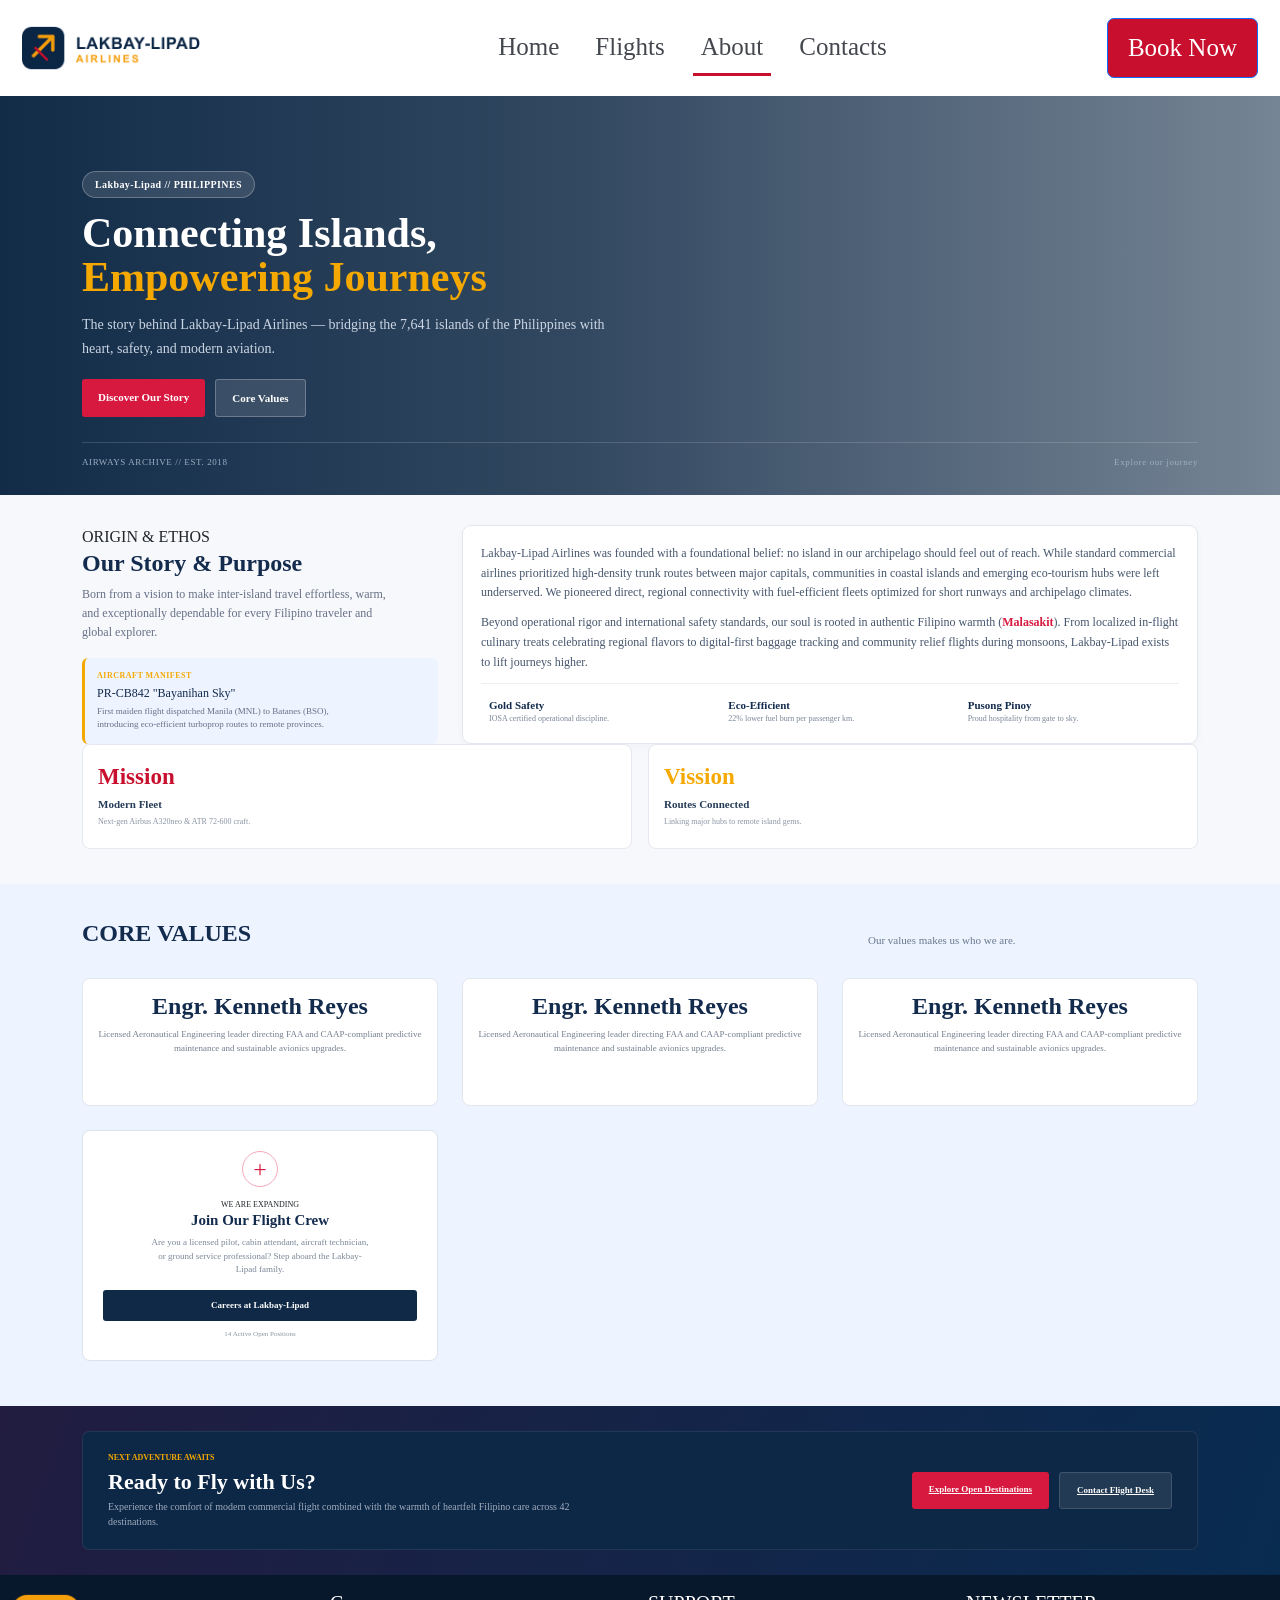
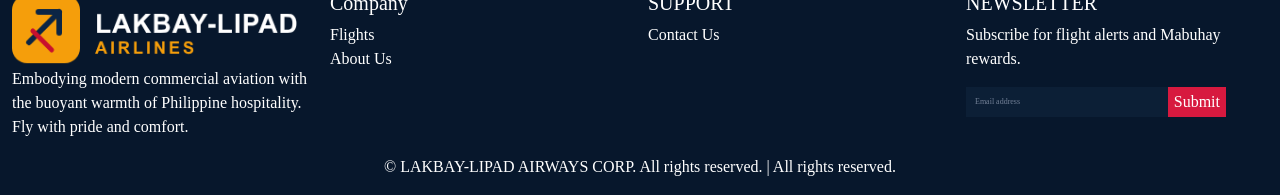
==== About.html @ 514e3f29 "Added capstone 1" ====
<!DOCTYPE html>
<html lang="en">
<head>
    <meta charset="UTF-8">
    <meta name="viewport" content="width=device-width, initial-scale=1.0">
    <title>Document</title>
    
    <!-- External CSS -->
    <link rel="stylesheet" href="./index.css">
    <!-- Bootstrap Css -->
    <link href="https://cdn.jsdelivr.net/npm/bootstrap@5.0.2/dist/css/bootstrap.min.css" rel="stylesheet" integrity="sha384-EVSTQN3/azprG1Anm3QDgpJLIm9Nao0Yz1ztcQTwFspd3yD65VohhpuuCOmLASjC" crossorigin="anonymous">
</head>
<body>
    <nav class="navbar navbar-expand-lg navbar-light bg-white">
        <div class="container-fluid">
            
            <!-- Logo -->
            <a id="navlogo" class="navbar-brand" href="./index.html">
                <img 
                src="./images/lakbaylipadlogo.png" 
                alt="Lakbay-Lipad Airlines"
                height="100%">
            </a>
            
            <!-- Hamburger -->
            <button id="Hamburger" 
            class="navbar-toggler" 
            type="button"
            data-bs-toggle="collapse"
            data-bs-target="#navbarNavAltMarkup"
            aria-controls="navbarNavAltMarkup"
            aria-expanded="false"
            aria-label="Toggle navigation">
            
            <span class="navbar-toggler-icon"></span>
        </button>
        
        <!-- Collapsible content -->
        <div class="collapse navbar-collapse" id="navbarNavAltMarkup">
            
            <!-- Navigation -->
            <div class="navbar-nav mx-auto text-center">
                <a class="nav-link" href="./index.html">Home</a>
                <a class="nav-link" href="./Flights.html">Flights</a>
                <a class="nav-link  active" href="./About.html">About</a>
                <a class="nav-link" href="./Contact.html">Contacts</a>
            </div>
            
            <!-- Book button -->
            <div class="text-center">
                <a id="book" class="btn btn-primary" href="./Flights.html">
                    Book Now
                </a>
            </div>
            
        </div>
        
    </div>
</nav>
    <!-- Body start -->
    <!-- =========================
         HERO SECTION
    ========================== -->

    <section class="about-hero">

        <div class="hero-overlay"></div>

        <div class="container hero-content">

            <div class="hero-badge">
                <i class="bi bi-airplane-fill"></i>
                Lakbay-Lipad // PHILIPPINES
            </div>

            <h1>
                Connecting Islands,
                <br>
                <span>Empowering Journeys</span>
            </h1>

            <p>
                The story behind Lakbay-Lipad Airlines — bridging the
                7,641 islands of the Philippines with heart, safety,
                and modern aviation.
            </p>

            <div class="hero-buttons">

                <a href="#story" class="btn-primary-custom">
                    Discover Our Story
                    <i class="bi bi-arrow-down"></i>
                </a>

                <a href="#core-values" class="btn-secondary-custom">
                    Core Values
                    <i class="bi bi-people"></i>
                </a>

            </div>

            <div class="hero-bottom">

                <span>
                    <i class="bi bi-record-fill"></i>
                    AIRWAYS ARCHIVE // EST. 2018
                </span>

                <span>
                    Explore our journey
                    <i class="bi bi-arrow-down"></i>
                </span>

            </div>

        </div>

    </section>


    <!-- =========================
         STORY SECTION
    ========================== -->

    <section id="story" class="story-section">

        <div class="container">

            <div class="row g-4 align-items-stretch">

                <!-- LEFT -->

                <div class="col-lg-4">

                    <div class="section-label">
                        <i class="bi bi-compass-fill"></i>
                        ORIGIN & ETHOS
                    </div>

                    <h2>
                        Our Story & Purpose
                    </h2>

                    <p class="section-description">
                        Born from a vision to make inter-island travel
                        effortless, warm, and exceptionally dependable
                        for every Filipino traveler and global explorer.
                    </p>


                    <div class="aircraft-card">

                        <div class="aircraft-label">
                            AIRCRAFT MANIFEST
                        </div>

                        <h5>
                            PR-CB842 "Bayanihan Sky"
                        </h5>

                        <p>
                            First maiden flight dispatched Manila (MNL)
                            to Batanes (BSO), introducing eco-efficient
                            turboprop routes to remote provinces.
                        </p>

                        <i class="bi bi-airplane-fill aircraft-icon"></i>

                    </div>

                </div>


                <!-- RIGHT -->

                <div class="col-lg-8">

                    <div class="story-card">

                        <p>
                            Lakbay-Lipad Airlines was founded with a
                            foundational belief: no island in our
                            archipelago should feel out of reach.
                            While standard commercial airlines prioritized
                            high-density trunk routes between major
                            capitals, communities in coastal islands and
                            emerging eco-tourism hubs were left underserved.
                            We pioneered direct, regional connectivity with
                            fuel-efficient fleets optimized for short
                            runways and archipelago climates.
                        </p>

                        <p>
                            Beyond operational rigor and international
                            safety standards, our soul is rooted in
                            authentic Filipino warmth
                            (<span>Malasakit</span>).
                            From localized in-flight culinary treats
                            celebrating regional flavors to digital-first
                            baggage tracking and community relief flights
                            during monsoons, Lakbay-Lipad exists to lift
                            journeys higher.
                        </p>


                        <div class="story-features">

                            <div>
                                <i class="bi bi-shield-check"></i>

                                <div>
                                    <strong>Gold Safety</strong>
                                    <small>
                                        IOSA certified operational discipline.
                                    </small>
                                </div>

                            </div>


                            <div>
                                <i class="bi bi-leaf"></i>

                                <div>
                                    <strong>Eco-Efficient</strong>
                                    <small>
                                        22% lower fuel burn per passenger km.
                                    </small>
                                </div>

                            </div>


                            <div>
                                <i class="bi bi-heart-fill"></i>

                                <div>
                                    <strong>Pusong Pinoy</strong>
                                    <small>
                                        Proud hospitality from gate to sky.
                                    </small>
                                </div>

                            </div>

                        </div>

                    </div>

                </div>

            </div>


            <!-- STATISTICS -->

            <div class="row g-3 stats-row">

                <div class="col-6">

                    <div class="stat-card">

                        <div class="Mission">
                            Mission
                        </div>

                        <div class="stat-title">
                            Modern Fleet
                        </div>

                        <p>
                            Next-gen Airbus A320neo &
                            ATR 72-600 craft.
                        </p>

                        <i class="bi bi-airplane stat-icon"></i>

                    </div>

                </div>


                <div class="col-6">

                    <div class="stat-card">

                        <div class="Vission">
                            Vission
                        </div>

                        <div class="stat-title">
                            Routes Connected
                        </div>

                        <p>
                            Linking major hubs to
                            remote island gems.
                        </p>

                        <i class="bi bi-diagram-3 stat-icon"></i>

                    </div>

                </div>

            </div>

        </div>

    </section>


    <!-- =========================
         CREW SECTION
    ========================== -->

    <section id="core-values" class="crew-section">

        <div class="container">

            <div class="row align-items-end mb-4">

                <div class="col-lg-6">

                    <h2>
                        CORE VALUES
                    </h2>

                </div>

                <div class="col-lg-6">

                    <p class="crew-intro">
                        Our values makes us who we are.
                    </p>

                </div>

            </div>


            <div class="row g-4 text-center">

                <!-- CREW 1 -->

                <div class="col-md-6 col-lg-4">

                    <div class="core-card">
                        <div class="crew-info">

                            <h2>
                                Engr. Kenneth Reyes
                            </h2>
                            <p>
                                Licensed Aeronautical Engineering
                                leader directing FAA and CAAP-compliant
                                predictive maintenance and sustainable
                                avionics upgrades.
                            </p>
                        </div>

                    </div>
                </div>


                <!-- CREW 2 -->

                <div class="col-md-6 col-lg-4">

                    <div class="core-card">
                        <div class="crew-info">

                            <h2>
                                Engr. Kenneth Reyes
                            </h2>
                            <p>
                                Licensed Aeronautical Engineering
                                leader directing FAA and CAAP-compliant
                                predictive maintenance and sustainable
                                avionics upgrades.
                            </p>
                        </div>

                    </div>

                </div>



                <div class="col-md-6 col-lg-4">

                    <div class="core-card">
                        <div class="crew-info">

                            <h2>
                                Engr. Kenneth Reyes
                            </h2>
                            <p>
                                Licensed Aeronautical Engineering
                                leader directing FAA and CAAP-compliant
                                predictive maintenance and sustainable
                                avionics upgrades.
                            </p>
                        </div>

                    </div>

                </div>

                <!-- JOIN US -->

                <div class="col-md-6 col-lg-4">

                    <div class="join-card">

                        <div class="join-icon">
                            +
                        </div>

                        <div class="section-label justify-content-center">
                            WE ARE EXPANDING
                        </div>

                        <h3>
                            Join Our Flight Crew
                        </h3>

                        <p>
                            Are you a licensed pilot, cabin attendant,
                            aircraft technician, or ground service
                            professional? Step aboard the Lakbay-Lipad family.
                        </p>

                        <a href="./Contact.html" class="join-btn">
                            Careers at Lakbay-Lipad
                            <i class="bi bi-arrow-right"></i>
                        </a>

                        <small>
                            14 Active Open Positions
                        </small>

                    </div>

                </div>

            </div>

        </div>

    </section>


    <!---------------------------------------CTA--------------------------------------->

    <section class="cta-section">

        <div class="container">

            <div class="cta-box">

                <div>

                    <div class="cta-label">
                        <i class="bi bi-map"></i>
                        NEXT ADVENTURE AWAITS
                    </div>

                    <h2>
                        Ready to Fly with Us?
                    </h2>

                    <p>
                        Experience the comfort of modern commercial
                        flight combined with the warmth of heartfelt
                        Filipino care across 42 destinations.
                    </p>

                </div>


                <div class="cta-buttons">

                    <a href="./Flights.html" class="cta-primary">
                        Explore Open Destinations
                        <i class="bi bi-send-fill"></i>
                    </a>

                    <a href="./Contact.html" class="cta-secondary">
                        Contact Flight Desk
                    </a>

                </div>

            </div>

        </div>

    </section>




    <!-- body end -->
    <!--Footer Start-->
        
        <footer id="footer" class="text-white d-flex justify-content-center d-grid gap-2 py-3">
            <div class="container-fluid">
                <div class="row g-3">
                    <!-- logo -->
                    <div class="col-lg-3">
                        <img src="./images/lakbay-lipadlogo.png" alt="" class="img-fluid">
                        <p>Embodying modern commercial aviation with
                            the buoyant warmth of Philippine hospitality.
                            Fly with pride and comfort.
                        </p>
                    </div>
                    <!-- company -->
                    <div class="col-lg-3">
                        <h5>
                            Company
                        </h5>
                        <div><a href="./Flights.html">Flights</a></div>
                        <div><a href="./About.html">About Us</a></div>
                    </div>
                    <!-- company -->
                    <div class="col-lg-3">
                        <h5>
                            SUPPORT
                        </h5>
                        <a href="./Contact.html">Contact Us</a>
                    </div>
                    <!-- company -->
                    <div class="col-lg-3">
                        <h5>
                            NEWSLETTER
                        </h5>
                        <p>
                            Subscribe for flight alerts and
                            Mabuhay rewards.
                        </p>
                        
                        <div class="newsletter">
                            
                            <input
                            type="email"
                            placeholder="Email address">
                            
                            <button>
                                Submit
                            </button>
                        </div>
                        
                    </div>
                </div>
                <div class="row">
                    <span>&copy;  LAKBAY-LIPAD AIRWAYS CORP. All rights reserved.
                        |
                        All rights reserved.
                    </span>
                </div>
                
            </footer>
        <!-- Bootstrap JS -->
        <script src="https://cdn.jsdelivr.net/npm/bootstrap@5.0.2/dist/js/bootstrap.bundle.min.js" integrity="sha384-MrcW6ZMFYlzcLA8Nl+NtUVF0sA7MsXsP1UyJoMp4YLEuNSfAP+JcXn/tWtIaxVXM" crossorigin="anonymous"></script>
    </body>
    </html>
---- index.css ----
* {
    box-sizing: border-box;
    font-family: "Montserat";
}
/* Navbar and footer */
nav a{
    font-family: "Newsreader", serif !important;
    font-style: medium !important;
    font-weight: 500 !important;
    font-size: 25px !important;
    line-height: 100%;
    text-align: center;
    margin: 10px;
    color: #44474E !important;
    text-decoration: underline;
    text-decoration: #07172C !important;
}
.navbar-nav a {
  float: left;
  display: block;
  color: #f2f2f2;
  text-align: center;
  padding: 14px 16px;
  text-decoration: none;
  font-size: 17px;
  border-bottom: 3px solid transparent;
}
.navbar-nav a:hover {
  border-bottom: 3px solid #C8102E;
}
.navbar-nav a.active {
  border-bottom: 3px solid #C8102E;
}
#navlogo{
    height: 60px;
}
#footer{
    font-family: "Newsreader", serif;
    background-color: #07172C;
}
#footer span{
    font-family: "Newsreader", serif;
    text-align: center;
}
#footer a{
    font-family: "Newsreader", serif;
    text-decoration: none;
    color: white;
}
nav #book{
    font-family: 'Montserrat' !important;
    color: white !important;
    background-color: #C8102E;
    border-radius: 7px;
    padding: 10px 20px;
    font-size: 18px;
}
nav #Hamburger{
    border-color: black;
}
.newsletter {
    display: flex;

    max-width: 260px;
}

.newsletter input {
    flex: 1;

    border: 0;
    outline: none;

    background: #0c1f36;

    color: white;

    padding: 9px;

    font-size: 8px;
}

.newsletter input::placeholder {
    color: #738197;
}

.newsletter button {

    border: 0;

    background: #d7193f;

    color: white;
}
/*-------------------------------------- Navbar and Footer end -------------------------------------------*/

/*----------------------------------- index.html page-----------------------------------------------------*/

#landing {
    align-content: center;
    height: 80vh;
    background: linear-gradient(
        rgba(0, 34, 65, 0.61),
        rgba(0, 34, 65, 0.61)
    ),
    
        url("./images/planeinclouds.jpg");
        background-repeat: no-repeat;
        background-size: cover;
}
#landing h1,p{
    font-family: 'Montserrat' !important;
}

#landing a{
    font-family: "Newsreader", serif;
    margin: 10% 5%;
    font-size: 25px;
    border-radius: 10px;
    background-color: #C8102E;
    text-decoration: none;

}

.featured-section {
    font-family: "Newsreader", serif;
    width: 100%;
    padding: 0 5px;
}

.featured-cards {
    display: flex;
    justify-content: center;
    align-items: stretch;
    gap: 5px;
    padding: 40px 5px;
}

.featured-card {
    width: 20rem;
    height: 35rem;
}

/* Tablet and desktop */
@media (min-width: 768px) {

    .featured-cards {
        gap: 5px;
    }

    .featured-card {
        flex: 0 0 20rem;
    }

}

/* Mobile */
@media (max-width: 767px) {

    .featured-cards {
        flex-direction: column;
        align-items: center;
        gap: 15px;
    }

    .featured-card {
        width: 20rem;
        max-width: 100%;
    }

}

/* ---------------------------------------------------index.html end-------------------------------------- */

/* -----------------------------------------Flight.html start------------------------------ */
/*-------------------------------------SEARCH SUMMARY-------------------------------------*/

.search-summary {
    background: #eef2f7;

    min-height: 58px;

    padding: 10px 25px;

    display: flex;
    align-items: center;

    gap: 15px;
}

.search-item {
    background: white;

    border: 1px solid #e0e5ec;

    border-radius: 4px;

    padding: 9px 13px;

    display: flex;
    align-items: center;

    gap: 8px;

    font-size: 12px;

    box-shadow: 0 1px 2px rgba(0,0,0,.03);
}

.search-item i:first-child {
    color: #d7193f;
}

.search-item span {
    color: #667085;
}

.modify-search {
    margin-left: auto;

    border: 0;

    background: #dfe7f2;

    color: #183555;

    padding: 9px 14px;

    border-radius: 4px;

    font-size: 11px;

    font-weight: 600;
}


/* -------------------------------------FLIGHT PAGE------------------------------------- */

.flight-page {
    padding: 35px 0 55px;
}


/* -------------------------------------FILTER-------------------------------------*/

.filter-title {
    background: white;

    border: 1px solid #e2e7ee;

    padding: 15px;

    display: flex;
    justify-content: space-between;

    border-radius: 4px;

    margin-bottom: 12px;
}

.filter-title a {
    color: #d7193f;
    font-size: 11px;
}

.filter-card {
    background: white;

    border: 1px solid #e2e7ee;

    border-radius: 4px;

    padding: 20px;

    margin-bottom: 14px;
}

.filter-card h5 {
    font-size: 14px;
    margin-bottom: 15px;
}

.filter-heading {
    display: flex;
    justify-content: space-between;
}

.filter-heading span {
    background: #102d52;
    color: white;

    padding: 5px 8px;

    border-radius: 4px;

    font-size: 10px;
}

.filter-subtitle {
    color: #778397;
    font-size: 11px;
}

.filter-check {
    display: flex;

    align-items: center;

    gap: 8px;

    margin: 14px 0;

    font-size: 12px;
}

.filter-check input {
    accent-color: #d7193f;
}

.filter-check span {
    flex: 1;
}

.filter-check small {
    background: #e8edf4;
    padding: 3px 6px;
    border-radius: 4px;
}

.filter-check .priority {
    color: #d7193f;
    background: #fff0f3;
}

.time-check span {
    display: flex;
    flex-direction: column;
}

.time-check span small {
    background: none;
    padding: 0;
    color: #78869a;
}

.time-check > i {
    color: #f5a900;
}

.miles-card {
    background: #0b2b50;

    color: white;

    padding: 20px;

    min-height: 125px;

    border-radius: 4px;
}

.miles-card small {
    color: #f5a900;
    font-weight: bold;
    font-size: 10px;
}

.miles-card h5 {
    font-size: 14px;
    margin-top: 12px;
}

.miles-card p {
    color: #aebdce;
    font-size: 10px;
    line-height: 1.5;
}


/* -------------------------------------RESULTS HEADER-------------------------------------*/

.results-header {
    background: white;

    border: 1px solid #e2e7ee;

    padding: 15px;

    margin-bottom: 15px;

    display: flex;

    justify-content: space-between;

    align-items: center;
}

.results-header h4 {
    font-size: 16px;
    margin: 0;
}

.results-header p {
    color: #778397;
    font-size: 11px;
    margin: 4px 0 0;
}

/* -------------------------------------FLIGHT CARD-------------------------------------*/

.flight-card {
    background: white;

    border: 1px solid #dfe5ed;

    border-radius: 4px;

    overflow: hidden;
}

.flight-card-header {
    background: #edf2f7;

    padding: 7px 13px;

    display: flex;

    align-items: center;

    gap: 5px;

    font-size: 11px;
}

.flight-card:first-child .flight-card-header {
    background: #0b2b50;
    color: white;
}

.flight-card-header span {
    color: #63748b;
}

.flight-card:first-child .flight-card-header span {
    color: #b9c7d8;
}

.flight-card-header b {
    margin-left: auto;

    background: #f5a900;

    color: #102d52;

    padding: 4px 7px;

    border-radius: 3px;

    font-size: 9px;
}

.flight-card-header .on-time {
    background: white;
    color: #183555;
}

.flight-card-header .standard {
    background: white;
    color: #183555;
}

.flight-card-header .lowest {
    background: #fff2cf;
    color: #885800;
}


/* -------------------------------------ROUTE-------------------------------------*/

.flight-route {
    padding: 20px;

    display: flex;

    align-items: center;

    justify-content: space-between;
}

.airport strong {
    font-size: 28px;
    font-weight: 400;
}

.airport h4 {
    font-size: 26px;
    font-weight: 800;

    margin: 0;
}

.airport small {
    color: #778397;
    font-size: 10px;
}

.route-line {
    flex: 1;

    margin: 0 15px;

    text-align: center;

    position: relative;
}

.route-line::before {
    content: "";

    height: 1px;

    background: #bdc8d6;

    position: absolute;

    top: 25px;

    left: 0;
    right: 0;
}

.route-line span {
    font-size: 10px;

    color: #52647b;

    background: white;

    position: relative;

    padding: 0 5px;
}

.route-line i {
    position: relative;

    display: block;

    color: #102d52;

    margin: 3px 0;

    transform: rotate(90deg);
}

.route-line small {
    color: #d7193f;
    font-size: 9px;
}


/* -------------------------------------FLIGHT FEATURES-------------------------------------*/

.flight-features {
    display: flex;

    gap: 15px;

    padding: 0 20px 15px;

    color: #68778c;

    font-size: 10px;
}


/* -------------------------------------FLIGHT PRICE-------------------------------------*/

.starting-price {
    background: #edf2f7;

    padding: 14px;

    display: flex;

    justify-content: space-between;

    align-items: center;
}

.starting-price small {
    display: block;

    color: #607086;

    font-size: 9px;
}

.starting-price strong {
    font-size: 26px;
}

.starting-price span {
    color: #65748a;
    font-size: 10px;
}

.select-flight {
    background: #d7193f;

    color: white;

    padding: 10px 20px;

    border-radius: 4px;

    font-size: 11px;

    font-weight: bold;
    text-decoration: none;
}

.select-flight:hover {
    background: #b91235;
    color: white;
}


/* -------------------------------------LOAD MORE-------------------------------------*/

.load-more {
    text-align: center;
    margin-top: 25px;
}

.load-more button {
    background: white;

    border: 1px solid #dce2ea;

    padding: 12px 30px;

    border-radius: 4px;

    color: #173555;

    font-size: 11px;
}


/* -------------------------------------TRANSFER-------------------------------------*/

.transfer-section {
    background: white;

    padding: 35px 0;
}

.transfer-content {
    display: flex;

    justify-content: space-between;

    align-items: center;
}

.transfer-content > div:first-child {
    max-width: 75%;
}

.transfer-content small {
    color: #d7193f;

    font-size: 10px;

    font-weight: bold;
}

.transfer-content h2 {
    font-size: 25px;

    margin: 10px 0 5px;
}

.transfer-content p {
    color: #718096;

    font-size: 12px;

    max-width: 700px;
}

.speedboat {
    background: #f1f5f9;

    padding: 14px;

    display: flex;

    gap: 12px;

    align-items: center;
}

.speedboat > i {
    background: #f5a900;

    color: white;

    padding: 12px;

    font-size: 20px;
}

.speedboat strong {
    display: block;

    font-size: 13px;
}

.speedboat small {
    display: block;

    color: #718096;
}


/* -----------------------------------------Flight.html end------------------------------ */
.about-hero {
    min-height: 355px;
    position: relative;

    background-image:
        url("./images/hero-airplane.jpg");

    background-size: cover;
    background-position: center;

    color: white;
    overflow: hidden;
}

.hero-overlay {
    position: absolute;
    inset: 0;

    background:
        linear-gradient(
            90deg,
            rgba(5, 32, 62, .95) 0%,
            rgba(5, 32, 62, .82) 45%,
            rgba(5, 32, 62, .55) 100%
        );
}

.hero-content {
    position: relative;
    z-index: 2;
    padding-top: 75px;
    padding-bottom: 25px;
}

.hero-badge {
    display: inline-block;

    background: rgba(255, 255, 255, .12);
    border: 1px solid rgba(255, 255, 255, .25);

    padding: 5px 12px;
    border-radius: 20px;

    font-size: 10px;
    font-weight: 600;
    letter-spacing: .4px;

    margin-bottom: 13px;
}

.hero-badge i {
    color: #f5a900;
}

.hero-content h1 {
    font-size: 42px;
    line-height: 1.05;
    font-weight: 800;

    margin-bottom: 14px;
}

.hero-content h1 span {
    color: #f5a900;
}

.hero-content > p {
    max-width: 530px;

    color: #cbd6e4;

    font-size: 14px;
    line-height: 1.7;

    margin-bottom: 18px;
}

.hero-buttons {
    display: flex;
    gap: 10px;
}

.btn-primary-custom,
.btn-secondary-custom {
    padding: 10px 16px;
    border-radius: 3px;

    font-size: 11px;
    font-weight: 600;
}

.btn-primary-custom {
    background: #d7193f;
    color: white;
    text-decoration: none;
}

.btn-primary-custom:hover {
    background: #b91235;
    color: white;
}

.btn-secondary-custom {
    background: rgba(255, 255, 255, .12);
    border: 1px solid rgba(255, 255, 255, .25);
    color: white;
    text-decoration: none;
}

.btn-secondary-custom:hover {
    background: white;
    color: #102947;
}

.hero-bottom {
    display: flex;
    justify-content: space-between;
    align-items: center;

    border-top: 1px solid rgba(255, 255, 255, .15);

    margin-top: 25px;
    padding-top: 13px;

    color: #9eafc3;

    font-size: 9px;
    letter-spacing: .6px;
}

.hero-bottom i {
    color: #f5a900;
}


/* ------------------------------------STORY--------------------------------------------------*/

.story-section {
    background: #f7f8fc;
    padding: 30px 0 35px;
}


.story-section h2,
.crew-section h2 {
    font-size: 24px;
    font-weight: 800;
    color: #132b4d;

    margin-bottom: 7px;
}

.section-description {
    color: #667085;
    font-size: 12px;
    line-height: 1.6;

    max-width: 310px;
}


/*-------------------------------AIRCRAFT MANIFEST-----------------------------------------------*/

.aircraft-card {
    background: #edf3ff;

    border-left: 3px solid #f5a900;

    border-radius: 6px;

    padding: 12px;

    position: relative;

    margin-top: 15px;

    overflow: hidden;
}

.aircraft-label {
    color: #f5a900;

    font-size: 8px;
    font-weight: 700;

    letter-spacing: .5px;
}

.aircraft-card h5 {
    font-size: 12px;
    color: #132b4d;

    margin: 4px 0;
}

.aircraft-card p {
    font-size: 9px;
    line-height: 1.5;

    color: #667085;

    margin: 0;

    max-width: 240px;
}

.aircraft-icon {
    position: absolute;
    right: 12px;
    top: 12px;

    color: #f5a900;
}


/*------------------------------------STORY CARD----------------------------------------------- */

.story-card {
    background: white;

    border: 1px solid #e2e6ed;
    border-radius: 9px;

    padding: 18px;

    height: 100%;

    box-shadow: 0 3px 10px rgba(20, 40, 70, .03);
}

.story-card p {
    color: #46566d;

    font-size: 12px;
    line-height: 1.65;

    margin-bottom: 10px;
}

.story-card p span {
    color: #d7193f;
    font-weight: 600;
}

.story-features {
    display: flex;
    gap: 20px;

    border-top: 1px solid #eeeeee;

    padding-top: 13px;
    margin-top: 10px;
}

.story-features > div {
    flex: 1;

    display: flex;
    align-items: flex-start;
    gap: 8px;
}

.story-features i {
    font-size: 15px;
    color: #f5a900;
}

.story-features > div:nth-child(2) i {
    color: #607d9d;
}

.story-features > div:nth-child(3) i {
    color: #d7193f;
}

.story-features strong {
    display: block;

    font-size: 11px;
    color: #132b4d;
}

.story-features small {
    display: block;

    font-size: 8px;
    line-height: 1.4;

    color: #7a8697;
}


/*
   STATISTICS */

.stats-row {
    margin-top: 20px;
}

.stat-card {
    background: white;

    border: 1px solid #e5e8ee;
    border-radius: 8px;

    padding: 15px;

    min-height: 105px;

    position: relative;
}

.Mission {
    font-size: 23px;
    font-weight: 800;

    color: #C8102E;
}

.Vission {
    font-size: 23px;
    font-weight: 800;

    color: #f5a900;
}
.stat-title {
    font-size: 11px;
    font-weight: 700;

    color: #263c58;

    margin-top: 2px;
}

.stat-card p {
    color: #8a94a4;

    font-size: 8px;
    line-height: 1.4;

    max-width: 170px;

    margin: 3px 0 0;
}

.stat-icon {
    position: absolute;

    right: 15px;
    top: 18px;

    color: #f5a900;
}


/* -------------------------------------CREW SECTION-------------------------------------*/

.crew-section {
    background: #edf3ff;

    padding: 35px 0 45px;
}

.crew-intro {
    color: #69788c;

    font-size: 11px;
    line-height: 1.6;

    max-width: 330px;

    margin-left: auto;
    margin-bottom: 5px;
}


/* -------------------------------------CREW CARDS-------------------------------------*/

.core-card {
    background: white;

    border-radius: 8px;

    overflow: hidden;

    border: 1px solid #e2e6ed;

    height: 100%;
}

.crew-image {
    height: 180px;

    position: relative;

    overflow: hidden;
}

.crew-image img {
    width: 100%;
    height: 100%;

    object-fit: cover;

    display: block;
}

.crew-image span {
    position: absolute;

    top: 8px;
    right: 8px;

    background: #102947;
    color: white;

    padding: 4px 7px;

    font-size: 7px;
    font-weight: 700;

    border-radius: 2px;
}

.crew-info {
    padding: 13px;
}

.crew-info h4 {
    color: #163355;

    font-size: 13px;
    font-weight: 800;

    margin-bottom: 2px;
}

.crew-info h6 {
    color: #d7193f;

    font-size: 9px;
    font-weight: 600;

    margin-bottom: 8px;
}

.crew-info p {
    color: #737e8e;

    font-size: 9px;
    line-height: 1.55;

    min-height: 54px;

    margin-bottom: 10px;
}

.crew-info small {
    display: block;

    border-top: 1px solid #eeeeee;

    padding-top: 8px;

    color: #596577;

    font-size: 7px;
    font-weight: 600;
}


/* -------------------------------------JOIN CARD-------------------------------------*/

.join-card {
    height: 100%;

    background: white;

    border: 1px solid #dce2eb;
    border-radius: 8px;

    padding: 20px;

    text-align: center;

    display: flex;
    flex-direction: column;
    justify-content: center;
    align-items: center;
}

.join-icon {
    width: 36px;
    height: 36px;

    border-radius: 50%;

    display: flex;
    align-items: center;
    justify-content: center;

    border: 1px solid #f2a9b9;

    color: #d7193f;

    font-size: 24px;

    margin-bottom: 12px;
}

.join-card .section-label {
    font-size: 8px;
}

.join-card h3 {
    color: #132b4d;

    font-size: 15px;
    font-weight: 800;

    margin-bottom: 7px;
}

.join-card p {
    color: #7b8797;

    font-size: 9px;
    line-height: 1.5;

    max-width: 220px;

    margin-bottom: 13px;
}

.join-btn {
    width: 100%;

    text-decoration: none;
    background: #102947;
    color: white;

    border-radius: 3px;

    padding: 9px;

    font-size: 9px;
    font-weight: 600;
}

.join-btn:hover {
    background: #173d64;
    color: white;
}

.join-card > small {
    color: #8b95a3;

    font-size: 7px;

    margin-top: 8px;
}


/* -------------------------------------CTA-------------------------------------*/

.cta-section {
    background:
        linear-gradient(
            110deg,
            #211c40,
            #082c50
        );

    padding: 25px 0;
}

.cta-box {
    background: #0d2746;

    border: 1px solid rgba(255, 255, 255, .08);

    border-radius: 7px;

    padding: 20px 25px;

    display: flex;
    align-items: center;
    justify-content: space-between;

    gap: 25px;
}

.cta-label {
    color: #f5a900;

    font-size: 8px;
    font-weight: 700;

    margin-bottom: 5px;
}

.cta-box h2 {
    color: white;

    font-size: 22px;
    font-weight: 800;

    margin-bottom: 4px;
}

.cta-box p {
    color: #9facbd;

    font-size: 10px;

    max-width: 480px;

    margin: 0;
}

.cta-buttons {
    display: flex;
    gap: 10px;

    flex-shrink: 0;
}

.cta-primary,
.cta-secondary {
    padding: 11px 17px;

    border-radius: 3px;

    font-size: 9px;
    font-weight: 600;
}

.cta-primary {
    background: #d7193f;
    color: white;
}

.cta-primary:hover {
    background: #b91235;
    color: white;
}

.cta-secondary {
    background: #233a55;

    border: 1px solid #40546c;

    color: white;
}

.cta-secondary:hover {
    background: white;
    color: #132b4d;
}

/* =====================================================
   FLIGHT DETAILS
===================================================== */

/* =====================================================
   DETAIL HEADER
===================================================== */

.flight-detail-header {
    background: #0b2b50;

    color: white;

    padding: 20px 0;
}

.route-label {
    display: flex;

    gap: 10px;

    align-items: center;

    margin-bottom: 7px;
}

.route-label strong {
    background: #d7193f;

    padding: 5px 9px;

    font-size: 9px;
}

.route-label span {
    font-size: 9px;

    color: #b8c7d8;
}

.flight-detail-header h1 {
    font-size: 25px;

    margin: 0 0 6px;
}

.flight-detail-header h1 span {
    color: #b7c6d7;

    font-weight: 400;
}

.flight-detail-header h1 i {
    color: #f5a900;

    font-size: 20px;
}

.flight-detail-header p {
    color: #bdc9d7;

    font-size: 10px;

    margin: 0;
}

.duration-box {
    background: rgba(255,255,255,.05);

    border: 1px solid rgba(255,255,255,.12);

    border-radius: 8px;

    padding: 10px 15px;

    text-align: right;

    position: relative;
}

.duration-box small {
    display: block;

    font-size: 8px;
}

.duration-box strong {
    font-size: 17px;
}

.duration-box i {
    position: absolute;

    right: 10px;

    top: 18px;

    color: #f5a900;
}


/* =====================================================
   DETAILS PAGE
===================================================== */

.details-page {
    padding: 30px 0;

    background: #f5f7fb;
}

.detail-card {
    background: white;

    border: 1px solid #e0e5ec;

    border-radius: 8px;

    padding: 18px;

    margin-bottom: 18px;

    box-shadow: 0 2px 5px rgba(0,0,0,.03);
}


/* =====================================================
   TABS
===================================================== */

.detail-tabs {
    background: #edf2fc;

    display: flex;

    border-radius: 6px;

    padding: 4px;

    margin-bottom: 18px;
}

.detail-tabs button {
    flex: 1;

    border: 0;

    background: transparent;

    padding: 8px;

    color: #56657a;

    font-size: 10px;
}

.detail-tabs button.active {
    background: white;

    border-radius: 5px;

    color: #102d52;

    font-weight: bold;
}


/* =====================================================
   SCHEDULE
===================================================== */

.schedule {
    background: #f1f5fc;

    border: 1px solid #dfe6f0;

    border-radius: 7px;

    padding: 18px;

    display: flex;

    align-items: center;
}

.schedule-airport {
    width: 30%;
}

.schedule-airport > strong {
    font-size: 24px;
}

.schedule-airport h4 {
    font-size: 12px;

    margin: 0;
}

.schedule-airport small {
    color: #69778b;

    display: block;

    font-size: 8px;
}

.schedule-airport span {
    background: #e0eafb;

    display: inline-block;

    padding: 5px;

    margin-top: 7px;

    font-size: 7px;
}

.schedule-middle {
    flex: 1;

    text-align: center;
}

.schedule-middle > small {
    color: #07845a;

    font-size: 9px;
}

.schedule-middle > strong {
    display: block;

    font-size: 9px;

    margin-top: 5px;
}

.schedule-middle > small:last-child {
    color: #68778b;

    font-size: 7px;
}

.schedule-line {
    display: flex;

    align-items: center;

    justify-content: center;

    margin: 3px 0;
}

.schedule-line span {
    height: 2px;

    background: #c6cfdb;

    flex: 1;
}

.schedule-line i {
    color: #d7193f;

    padding: 0 10px;
}


/* =====================================================
   SPECS
===================================================== */

.specs {
    display: grid;

    grid-template-columns: repeat(4, 1fr);

    gap: 10px;

    margin-top: 15px;
}

.specs > div {
    background: #f7f8fc;

    border: 1px solid #e3e7ee;

    border-radius: 6px;

    padding: 12px;

    display: flex;

    gap: 8px;
}

.specs i {
    color: #d7193f;
}

.specs span {
    font-size: 8px;

    color: #68778b;
}

.specs strong {
    display: block;

    color: #102d52;

    font-size: 10px;
}


/* =====================================================
   FARE EXPERIENCE
===================================================== */

.section-heading {
    display: flex;

    justify-content: space-between;

    align-items: center;

    margin-bottom: 15px;
}

.section-heading h3 {
    font-size: 16px;

    margin: 0;
}

.section-heading p {
    color: #718096;

    font-size: 9px;

    margin: 3px 0 0;
}

.section-heading > span {
    background: #dce8fa;

    padding: 6px 8px;

    color: #173555;

    font-size: 8px;

    font-weight: bold;
}

.fare-card {
    background: #f5f7fc;

    border: 1px solid transparent;

    border-radius: 7px;

    padding: 14px;

    height: 100%;
}

.fare-card.selected {
    border: 2px solid #d7193f;
}

.fare-top {
    display: flex;

    justify-content: space-between;

    color: #d7193f;
}

.fare-top span {
    background: #dce8fa;

    color: #173555;

    font-size: 7px;

    padding: 4px 6px;

    font-weight: bold;
}

.fare-top .popular {
    background: #f5a900;
}

.fare-top .vip {
    background: #102d52;
    color: white;
}

.fare-card h4 {
    font-size: 13px;

    margin: 10px 0 3px;
}

.fare-card p {
    color: #6e7b8e;

    font-size: 8px;
}

.fare-card ul {
    padding: 0;

    list-style: none;

    font-size: 8px;

    line-height: 1.8;

    min-height: 90px;
}

.fare-card li {
    color: #273b55;
}

.fare-card li.disabled {
    color: #aeb5bf;
}

.fare-bottom {
    border-top: 1px solid #dce1e8;

    padding-top: 8px;

    display: flex;

    justify-content: space-between;
}

.fare-bottom small {
    color: #69778b;

    font-size: 8px;
}

.fare-bottom strong {
    font-size: 11px;
}

.price-red {
    color: #d7193f;
}


/* =====================================================
   SERVICES
===================================================== */

.services-card {
    margin-bottom: 0;
}

.add-ons {
    color: #d7193f !important;

    background: transparent !important;
}

.service-card {
    background: #f5f7fc;

    border: 1px solid #e1e6ee;

    border-radius: 7px;

    overflow: hidden;
}

.service-card > img {
    width: 100%;

    height: 130px;

    object-fit: cover;
}

.service-card > div {
    padding: 12px;
}

.service-card small {
    color: #d7193f;

    font-weight: bold;

    font-size: 8px;
}

.service-card h4 {
    font-size: 12px;

    margin: 5px 0;
}

.service-card p {
    color: #69778b;

    font-size: 8px;

    min-height: 40px;
}

.service-card > div > strong {
    font-size: 12px;
}

.service-card button {
    float: right;

    border: 0;

    background: #dfebfc;

    color: #173555;

    padding: 7px 10px;

    border-radius: 5px;

    font-size: 8px;

    font-weight: bold;
}


/* =====================================================
   FARE SUMMARY
===================================================== */

.fare-summary {
    background: white;

    border: 1px solid #e0e5ec;

    border-radius: 8px;

    padding: 18px;

    box-shadow: 0 4px 12px rgba(0,0,0,.08);

    position: sticky;

    top: 15px;
}

.summary-heading {
    display: flex;

    justify-content: space-between;

    align-items: center;
}

.summary-heading h3 {
    font-size: 16px;
}

.summary-heading h3 i {
    color: #d7193f;
}

.summary-heading span {
    background: #e0eafb;

    padding: 5px;

    font-size: 8px;

    font-weight: bold;
}

.summary-flight {
    background: #f0f4fb;

    border: 1px solid #dde5f0;

    border-radius: 6px;

    padding: 10px;

    position: relative;

    margin: 10px 0 15px;
}

.summary-flight strong {
    display: block;

    font-size: 10px;
}

.summary-flight small {
    color: #66758a;

    font-size: 8px;
}

.summary-flight i {
    position: absolute;

    right: 10px;

    top: 14px;

    color: #d7193f;
}

.summary-lines > div {
    display: flex;

    justify-content: space-between;

    font-size: 9px;

    margin-bottom: 9px;
}

.summary-lines strong {
    color: #173555;
}

.promo {
    margin-top: 15px;
}

.promo label {
    font-size: 8px;

    font-weight: bold;

    display: block;

    margin-bottom: 5px;
}

.promo div {
    display: flex;
}

.promo input {
    flex: 1;

    border: 1px solid #dce3ec;

    padding: 8px;

    font-size: 8px;
}

.promo button {
    background: #102d52;

    color: white;

    border: 0;

    padding: 0 12px;

    font-size: 8px;

    font-weight: bold;
}

.total {
    border-top: 1px solid #e1e5eb;

    margin-top: 15px;

    padding-top: 15px;

    display: flex;

    justify-content: space-between;

    align-items: center;
}

.total span {
    display: block;

    font-size: 11px;

    font-weight: bold;
}

.total small {
    display: block;

    color: #8993a2;

    font-size: 7px;
}

.total > strong {
    font-size: 25px;
}

.total > strong small {
    display: inline;

    font-size: 8px;
}

.continue-btn {
    display: block;

    background: #d7193f;

    color: white;

    text-align: center;

    padding: 12px;

    border-radius: 7px;

    margin-top: 15px;

    font-size: 10px;

    font-weight: bold;
}

.continue-btn:hover {
    color: white;

    background: #b91235;
}

.secure {
    text-align: center;

    color: #7b8797;

    font-size: 7px;

    margin: 12px 0 0;
}


/* =====================================================
   RESPONSIVE
===================================================== */

@media (max-width: 991px) {

    .navbar-nav {
        gap: 0;
    }

    .nav-link {
        padding: 10px !important;
    }

    .nav-actions {
        display: none;
    }

    .search-summary {
        flex-wrap: wrap;
    }

    .modify-search {
        margin-left: 0;
    }

    .fare-summary {
        position: static;
    }

}

.contact-section {
    font-family: "Newsreader", serif;
    width: 100%;
    padding: 0 5px;
}

.contact-cards {
    display: flex;
    justify-content: center;
    align-items: stretch;
    gap: 5px;
    padding: 40px 5px;
}

.contact-card {
    width: 20rem;
}
@media (max-width: 767px) {

    .search-summary {
        padding: 10px;
    }

    .search-item {
        width: 100%;
    }

    .results-header {
        flex-direction: column;

        align-items: flex-start;

        gap: 10px;
    }

    .sort-buttons {
        width: 100%;
    }

    .sort-buttons button {
        flex: 1;
    }

    .flight-route {
        padding: 15px 10px;
    }

    .airport strong {
        font-size: 21px;
    }

    .airport h4 {
        font-size: 20px;
    }

    .route-line {
        margin: 0 5px;
    }

    .flight-features {
        flex-wrap: wrap;
    }

    .transfer-content {
        flex-direction: column;

        align-items: flex-start;

        gap: 20px;
    }

    .transfer-content > div:first-child {
        max-width: 100%;
    }

    .booking-progress {
        overflow-x: auto;
    }

    .progress-step {
        min-width: 160px;
    }

    .flight-detail-header h1 {
        font-size: 21px;
    }

    .duration-box {
        margin-top: 15px;
        text-align: left;
    }

    .schedule {
        flex-direction: column;

        gap: 20px;
    }

    .schedule-airport {
        width: 100%;

        text-align: center !important;
    }

    .schedule-middle {
        width: 100%;
    }

    .specs {
        grid-template-columns: 1fr 1fr;
    }

    .section-heading {
        flex-direction: column;

        align-items: flex-start;

        gap: 10px;
    }

}

#form {
    background: white;

    border: 1px solid #e2e6ed;
    border-radius: 9px;

    padding: 18px;

    height: 100%;

    box-shadow: 0 3px 10px rgba(20, 40, 70, .03);
}
#form #header{
    color:#07172C;
}
.map-container {
    width: 100%;
    height: 400px;
    overflow: hidden;
    border-radius: 8px;
}

.map-container iframe {
    width: 100%;
    height: 100%;
    border: 0;
    display: block;
}
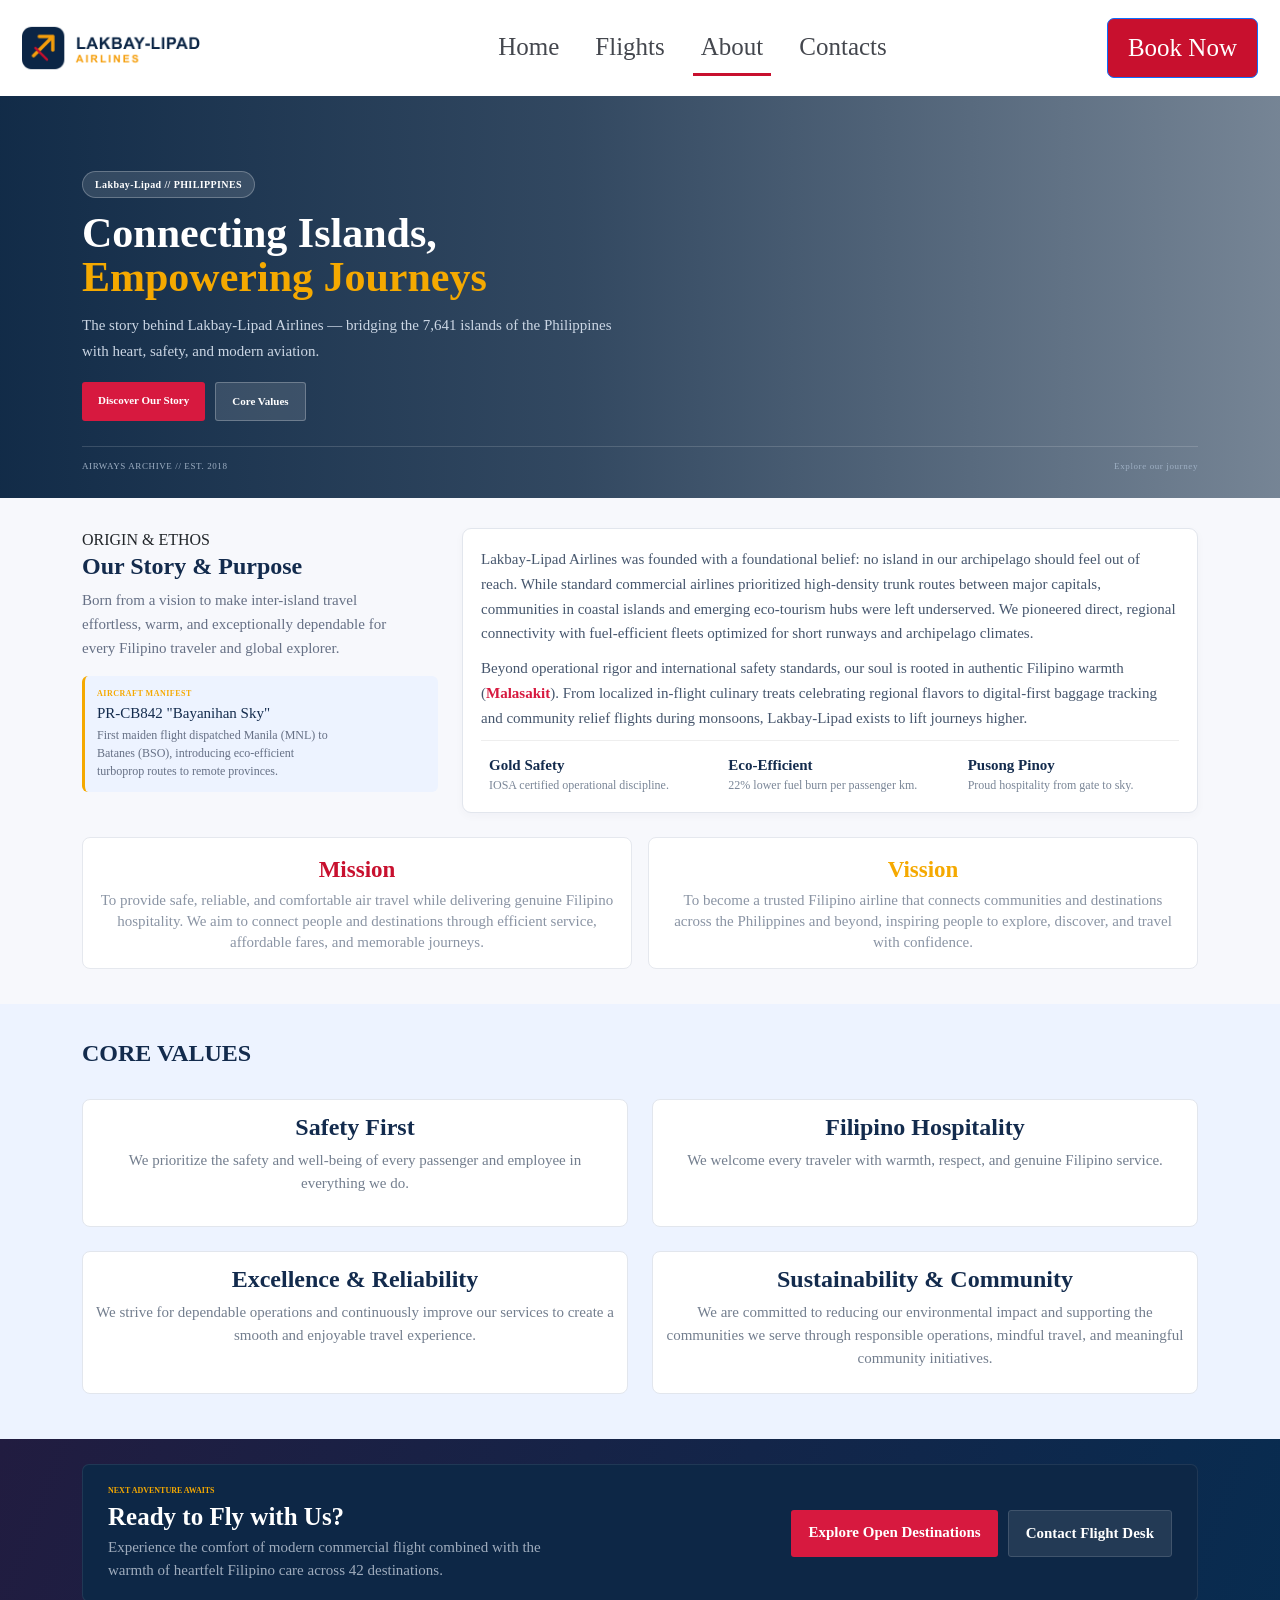
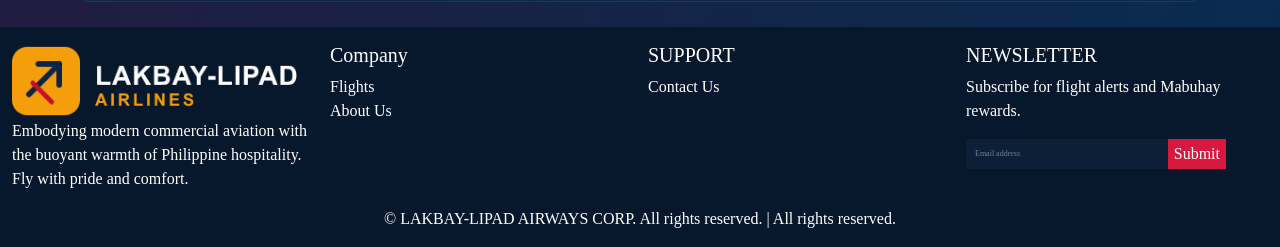
==== commit 3b9fbf4a: "Fixed responsiveness" ====
--- a/About.html
+++ b/About.html
@@ -252,29 +252,21 @@
             </div>
 
 
-            <!-- STATISTICS -->
-
-            <div class="row g-3 stats-row">
+            <!-- Mission vission -->
+
+            <div class="row g-3 stats-row pt-4">
 
                 <div class="col-6">
 
-                    <div class="stat-card">
+                    <div class="stat-card text-center">
 
                         <div class="Mission">
                             Mission
                         </div>
 
-                        <div class="stat-title">
-                            Modern Fleet
-                        </div>
-
                         <p>
-                            Next-gen Airbus A320neo &
-                            ATR 72-600 craft.
+                            To provide safe, reliable, and comfortable air travel while delivering genuine Filipino hospitality. We aim to connect people and destinations through efficient service, affordable fares, and memorable journeys.
                         </p>
-
-                        <i class="bi bi-airplane stat-icon"></i>
-
                     </div>
 
                 </div>
@@ -282,22 +274,17 @@
 
                 <div class="col-6">
 
-                    <div class="stat-card">
+                    <div class="stat-card text-center">
 
                         <div class="Vission">
                             Vission
                         </div>
-
-                        <div class="stat-title">
-                            Routes Connected
-                        </div>
-
-                        <p>
-                            Linking major hubs to
-                            remote island gems.
-                        </p>
-
-                        <i class="bi bi-diagram-3 stat-icon"></i>
+                        <div class="text-center">
+                            <p >
+                                To become a trusted Filipino airline that connects communities and destinations across the Philippines and beyond, inspiring people to explore, discover, and travel with confidence.
+                            </p>
+                        </div>
+
 
                     </div>
 
@@ -311,16 +298,16 @@
 
 
     <!-- =========================
-         CREW SECTION
+         Core values SECTION
     ========================== -->
 
     <section id="core-values" class="crew-section">
 
         <div class="container">
 
-            <div class="row align-items-end mb-4">
-
-                <div class="col-lg-6">
+            <div class="row mb-4">
+
+                <div class="col-6">
 
                     <h2>
                         CORE VALUES
@@ -328,14 +315,6 @@
 
                 </div>
 
-                <div class="col-lg-6">
-
-                    <p class="crew-intro">
-                        Our values makes us who we are.
-                    </p>
-
-                </div>
-
             </div>
 
 
@@ -343,19 +322,16 @@
 
                 <!-- CREW 1 -->
 
-                <div class="col-md-6 col-lg-4">
+                <div class="col-md-6 col-lg-6">
 
                     <div class="core-card">
                         <div class="crew-info">
 
                             <h2>
-                                Engr. Kenneth Reyes
+                                Safety First
                             </h2>
                             <p>
-                                Licensed Aeronautical Engineering
-                                leader directing FAA and CAAP-compliant
-                                predictive maintenance and sustainable
-                                avionics upgrades.
+                               We prioritize the safety and well-being of every passenger and employee in everything we do.
                             </p>
                         </div>
 
@@ -365,19 +341,16 @@
 
                 <!-- CREW 2 -->
 
-                <div class="col-md-6 col-lg-4">
+                <div class="col-md-6 col-lg-6">
 
                     <div class="core-card">
                         <div class="crew-info">
 
                             <h2>
-                                Engr. Kenneth Reyes
+                                Filipino Hospitality
                             </h2>
                             <p>
-                                Licensed Aeronautical Engineering
-                                leader directing FAA and CAAP-compliant
-                                predictive maintenance and sustainable
-                                avionics upgrades.
+                               We welcome every traveler with warmth, respect, and genuine Filipino service.
                             </p>
                         </div>
 
@@ -387,62 +360,39 @@
 
 
 
-                <div class="col-md-6 col-lg-4">
+                <div class="col-md-6 col-lg-6">
 
                     <div class="core-card">
                         <div class="crew-info">
 
                             <h2>
-                                Engr. Kenneth Reyes
+                                Excellence & Reliability
                             </h2>
                             <p>
-                                Licensed Aeronautical Engineering
-                                leader directing FAA and CAAP-compliant
-                                predictive maintenance and sustainable
-                                avionics upgrades.
+                                We strive for dependable operations and continuously improve our services to create a smooth and enjoyable travel experience.
                             </p>
                         </div>
 
                     </div>
 
                 </div>
-
-                <!-- JOIN US -->
-
-                <div class="col-md-6 col-lg-4">
-
-                    <div class="join-card">
-
-                        <div class="join-icon">
-                            +
-                        </div>
-
-                        <div class="section-label justify-content-center">
-                            WE ARE EXPANDING
-                        </div>
-
-                        <h3>
-                            Join Our Flight Crew
-                        </h3>
-
-                        <p>
-                            Are you a licensed pilot, cabin attendant,
-                            aircraft technician, or ground service
-                            professional? Step aboard the Lakbay-Lipad family.
-                        </p>
-
-                        <a href="./Contact.html" class="join-btn">
-                            Careers at Lakbay-Lipad
-                            <i class="bi bi-arrow-right"></i>
-                        </a>
-
-                        <small>
-                            14 Active Open Positions
-                        </small>
-
-                    </div>
-
-                </div>
+                <div class="col-md-6 col-lg-6">
+
+                    <div class="core-card">
+                        <div class="crew-info">
+
+                            <h2>
+                                Sustainability & Community
+                            </h2>
+                            <p>
+                                We are committed to reducing our environmental impact and supporting the communities we serve through responsible operations, mindful travel, and meaningful community initiatives.
+                            </p>
+                        </div>
+
+                    </div>
+
+                </div>
+
 
             </div>
 
--- a/index.css
+++ b/index.css
@@ -126,36 +126,45 @@
     width: 100%;
     padding: 0 5px;
 }
-
 .featured-cards {
     display: flex;
     justify-content: center;
     align-items: stretch;
-    gap: 5px;
-    padding: 40px 5px;
-}
-
+    flex-wrap: wrap;
+}
 .featured-card {
     width: 20rem;
-    height: 35rem;
+    padding: 5px;
+}
+.featured-card .card {
+    height: 100%;
+}
+.why-cards {
+    display: flex;
+    justify-content: center;
+    align-items: stretch;
+    gap: 15px;
+    flex-wrap: wrap;
+}
+
+.why-card {
+    width: 20rem;
+    height: 10rem;
 }
 
 /* Tablet and desktop */
 @media (min-width: 768px) {
-
     .featured-cards {
-        gap: 5px;
+        column-gap: 15px;
     }
 
     .featured-card {
         flex: 0 0 20rem;
     }
-
 }
 
 /* Mobile */
 @media (max-width: 767px) {
-
     .featured-cards {
         flex-direction: column;
         align-items: center;
@@ -166,7 +175,6 @@
         width: 20rem;
         max-width: 100%;
     }
-
 }
 
 /* ---------------------------------------------------index.html end-------------------------------------- */
@@ -292,7 +300,7 @@
 
     border-radius: 4px;
 
-    font-size: 10px;
+    font-size: 20px;
 }
 
 .filter-subtitle {
@@ -500,7 +508,7 @@
 
 .airport small {
     color: #778397;
-    font-size: 10px;
+    font-size: 15px;
 }
 
 .route-line {
@@ -529,7 +537,7 @@
 }
 
 .route-line span {
-    font-size: 10px;
+    font-size: 20px;
 
     color: #52647b;
 
@@ -554,7 +562,7 @@
 
 .route-line small {
     color: #d7193f;
-    font-size: 9px;
+    font-size: 15px;
 }
 
 
@@ -796,7 +804,7 @@
 
     color: #cbd6e4;
 
-    font-size: 14px;
+    font-size: 15px;
     line-height: 1.7;
 
     margin-bottom: 18px;
@@ -879,7 +887,7 @@
 
 .section-description {
     color: #667085;
-    font-size: 12px;
+    font-size: 15px;
     line-height: 1.6;
 
     max-width: 310px;
@@ -914,14 +922,14 @@
 }
 
 .aircraft-card h5 {
+    font-size: 15px;
+    color: #132b4d;
+
+    margin: 4px 0;
+}
+
+.aircraft-card p {
     font-size: 12px;
-    color: #132b4d;
-
-    margin: 4px 0;
-}
-
-.aircraft-card p {
-    font-size: 9px;
     line-height: 1.5;
 
     color: #667085;
@@ -958,7 +966,7 @@
 .story-card p {
     color: #46566d;
 
-    font-size: 12px;
+    font-size: 15px;
     line-height: 1.65;
 
     margin-bottom: 10px;
@@ -1003,14 +1011,14 @@
 .story-features strong {
     display: block;
 
-    font-size: 11px;
+    font-size: 15px;
     color: #132b4d;
 }
 
 .story-features small {
     display: block;
 
-    font-size: 8px;
+    font-size: 12px;
     line-height: 1.4;
 
     color: #7a8697;
@@ -1053,7 +1061,6 @@
 .stat-title {
     font-size: 11px;
     font-weight: 700;
-
     color: #263c58;
 
     margin-top: 2px;
@@ -1061,11 +1068,8 @@
 
 .stat-card p {
     color: #8a94a4;
-
-    font-size: 8px;
+    font-size: 15px;
     line-height: 1.4;
-
-    max-width: 170px;
 
     margin: 3px 0 0;
 }
@@ -1174,7 +1178,7 @@
 .crew-info p {
     color: #737e8e;
 
-    font-size: 9px;
+    font-size: 15px;
     line-height: 1.55;
 
     min-height: 54px;
@@ -1329,7 +1333,7 @@
 .cta-box h2 {
     color: white;
 
-    font-size: 22px;
+    font-size: 25px;
     font-weight: 800;
 
     margin-bottom: 4px;
@@ -1338,7 +1342,7 @@
 .cta-box p {
     color: #9facbd;
 
-    font-size: 10px;
+    font-size: 15px;
 
     max-width: 480px;
 
@@ -1355,10 +1359,10 @@
 .cta-primary,
 .cta-secondary {
     padding: 11px 17px;
-
+    text-decoration: none;
     border-radius: 3px;
 
-    font-size: 9px;
+    font-size: 15px;
     font-weight: 600;
 }
 
@@ -1446,7 +1450,7 @@
 .flight-detail-header p {
     color: #bdc9d7;
 
-    font-size: 10px;
+    font-size: 15px;
 
     margin: 0;
 }
@@ -1538,7 +1542,7 @@
 
     color: #56657a;
 
-    font-size: 10px;
+    font-size: 15px;
 }
 
 .detail-tabs button.active {
@@ -1579,7 +1583,7 @@
 }
 
 .schedule-airport h4 {
-    font-size: 12px;
+    font-size: 15px;
 
     margin: 0;
 }
@@ -1589,7 +1593,7 @@
 
     display: block;
 
-    font-size: 8px;
+    font-size: 12px;
 }
 
 .schedule-airport span {
@@ -1597,11 +1601,11 @@
 
     display: inline-block;
 
-    padding: 5px;
+    padding: 10px;
 
     margin-top: 7px;
 
-    font-size: 7px;
+    font-size: 10px;
 }
 
 .schedule-middle {
@@ -1613,13 +1617,13 @@
 .schedule-middle > small {
     color: #07845a;
 
-    font-size: 9px;
+    font-size: 15px;
 }
 
 .schedule-middle > strong {
     display: block;
 
-    font-size: 9px;
+    font-size: 15px;
 
     margin-top: 5px;
 }
@@ -1627,7 +1631,7 @@
 .schedule-middle > small:last-child {
     color: #68778b;
 
-    font-size: 7px;
+    font-size: 12px;
 }
 
 .schedule-line {
@@ -1688,7 +1692,7 @@
 }
 
 .specs span {
-    font-size: 8px;
+    font-size: 12px;
 
     color: #68778b;
 }
@@ -1698,7 +1702,7 @@
 
     color: #102d52;
 
-    font-size: 10px;
+    font-size: 15px;
 }
 
 
@@ -1717,7 +1721,7 @@
 }
 
 .section-heading h3 {
-    font-size: 16px;
+    font-size: 20px;
 
     margin: 0;
 }
@@ -1725,7 +1729,7 @@
 .section-heading p {
     color: #718096;
 
-    font-size: 9px;
+    font-size: 15px;
 
     margin: 3px 0 0;
 }
@@ -1737,7 +1741,7 @@
 
     color: #173555;
 
-    font-size: 8px;
+    font-size: 12px;
 
     font-weight: bold;
 }
@@ -1771,7 +1775,7 @@
 
     color: #173555;
 
-    font-size: 7px;
+    font-size: 12px;
 
     padding: 4px 6px;
 
@@ -1788,7 +1792,7 @@
 }
 
 .fare-card h4 {
-    font-size: 13px;
+    font-size: 18px;
 
     margin: 10px 0 3px;
 }
@@ -1796,7 +1800,7 @@
 .fare-card p {
     color: #6e7b8e;
 
-    font-size: 8px;
+    font-size: 12px;
 }
 
 .fare-card ul {
@@ -1804,7 +1808,7 @@
 
     list-style: none;
 
-    font-size: 8px;
+    font-size: 15px;
 
     line-height: 1.8;
 
@@ -1832,11 +1836,11 @@
 .fare-bottom small {
     color: #69778b;
 
-    font-size: 8px;
+    font-size: 12px;
 }
 
 .fare-bottom strong {
-    font-size: 11px;
+    font-size: 16px;
 }
 
 .price-red {
@@ -1885,11 +1889,11 @@
 
     font-weight: bold;
 
-    font-size: 8px;
+    font-size: 10px;
 }
 
 .service-card h4 {
-    font-size: 12px;
+    font-size: 18px;
 
     margin: 5px 0;
 }
@@ -1897,13 +1901,13 @@
 .service-card p {
     color: #69778b;
 
-    font-size: 8px;
+    font-size: 12px;
 
     min-height: 40px;
 }
 
 .service-card > div > strong {
-    font-size: 12px;
+    font-size: 18px;
 }
 
 .service-card button {
@@ -1919,7 +1923,7 @@
 
     border-radius: 5px;
 
-    font-size: 8px;
+    font-size: 12px;
 
     font-weight: bold;
 }
@@ -1954,7 +1958,7 @@
 }
 
 .summary-heading h3 {
-    font-size: 16px;
+    font-size: 20px;
 }
 
 .summary-heading h3 i {
@@ -1966,7 +1970,7 @@
 
     padding: 5px;
 
-    font-size: 8px;
+    font-size: 12px;
 
     font-weight: bold;
 }
@@ -1988,13 +1992,13 @@
 .summary-flight strong {
     display: block;
 
-    font-size: 10px;
+    font-size: 15px;
 }
 
 .summary-flight small {
     color: #66758a;
 
-    font-size: 8px;
+    font-size: 12px;
 }
 
 .summary-flight i {
@@ -2012,7 +2016,7 @@
 
     justify-content: space-between;
 
-    font-size: 9px;
+    font-size: 14px;
 
     margin-bottom: 9px;
 }
@@ -2026,7 +2030,7 @@
 }
 
 .promo label {
-    font-size: 8px;
+    font-size: 15px;
 
     font-weight: bold;
 
@@ -2046,7 +2050,7 @@
 
     padding: 8px;
 
-    font-size: 8px;
+    font-size: 12px;
 }
 
 .promo button {
@@ -2080,7 +2084,7 @@
 .total span {
     display: block;
 
-    font-size: 11px;
+    font-size: 16px;
 
     font-weight: bold;
 }
@@ -2090,7 +2094,7 @@
 
     color: #8993a2;
 
-    font-size: 7px;
+    font-size: 11px;
 }
 
 .total > strong {
@@ -2100,27 +2104,20 @@
 .total > strong small {
     display: inline;
 
-    font-size: 8px;
+    font-size: 12px;
 }
 
 .continue-btn {
     display: block;
-
     background: #d7193f;
-
-    color: white;
-
+    color: white;
     text-align: center;
-
     padding: 12px;
-
     border-radius: 7px;
-
     margin-top: 15px;
-
-    font-size: 10px;
-
+    font-size: 15px;
     font-weight: bold;
+    text-decoration: none;
 }
 
 .continue-btn:hover {
@@ -2134,7 +2131,7 @@
 
     color: #7b8797;
 
-    font-size: 7px;
+    font-size: 11px;
 
     margin: 12px 0 0;
 }
@@ -2188,6 +2185,10 @@
 
 .contact-card {
     width: 20rem;
+}
+
+.contact-card .card {
+    height: 100%;
 }
 @media (max-width: 767px) {
 
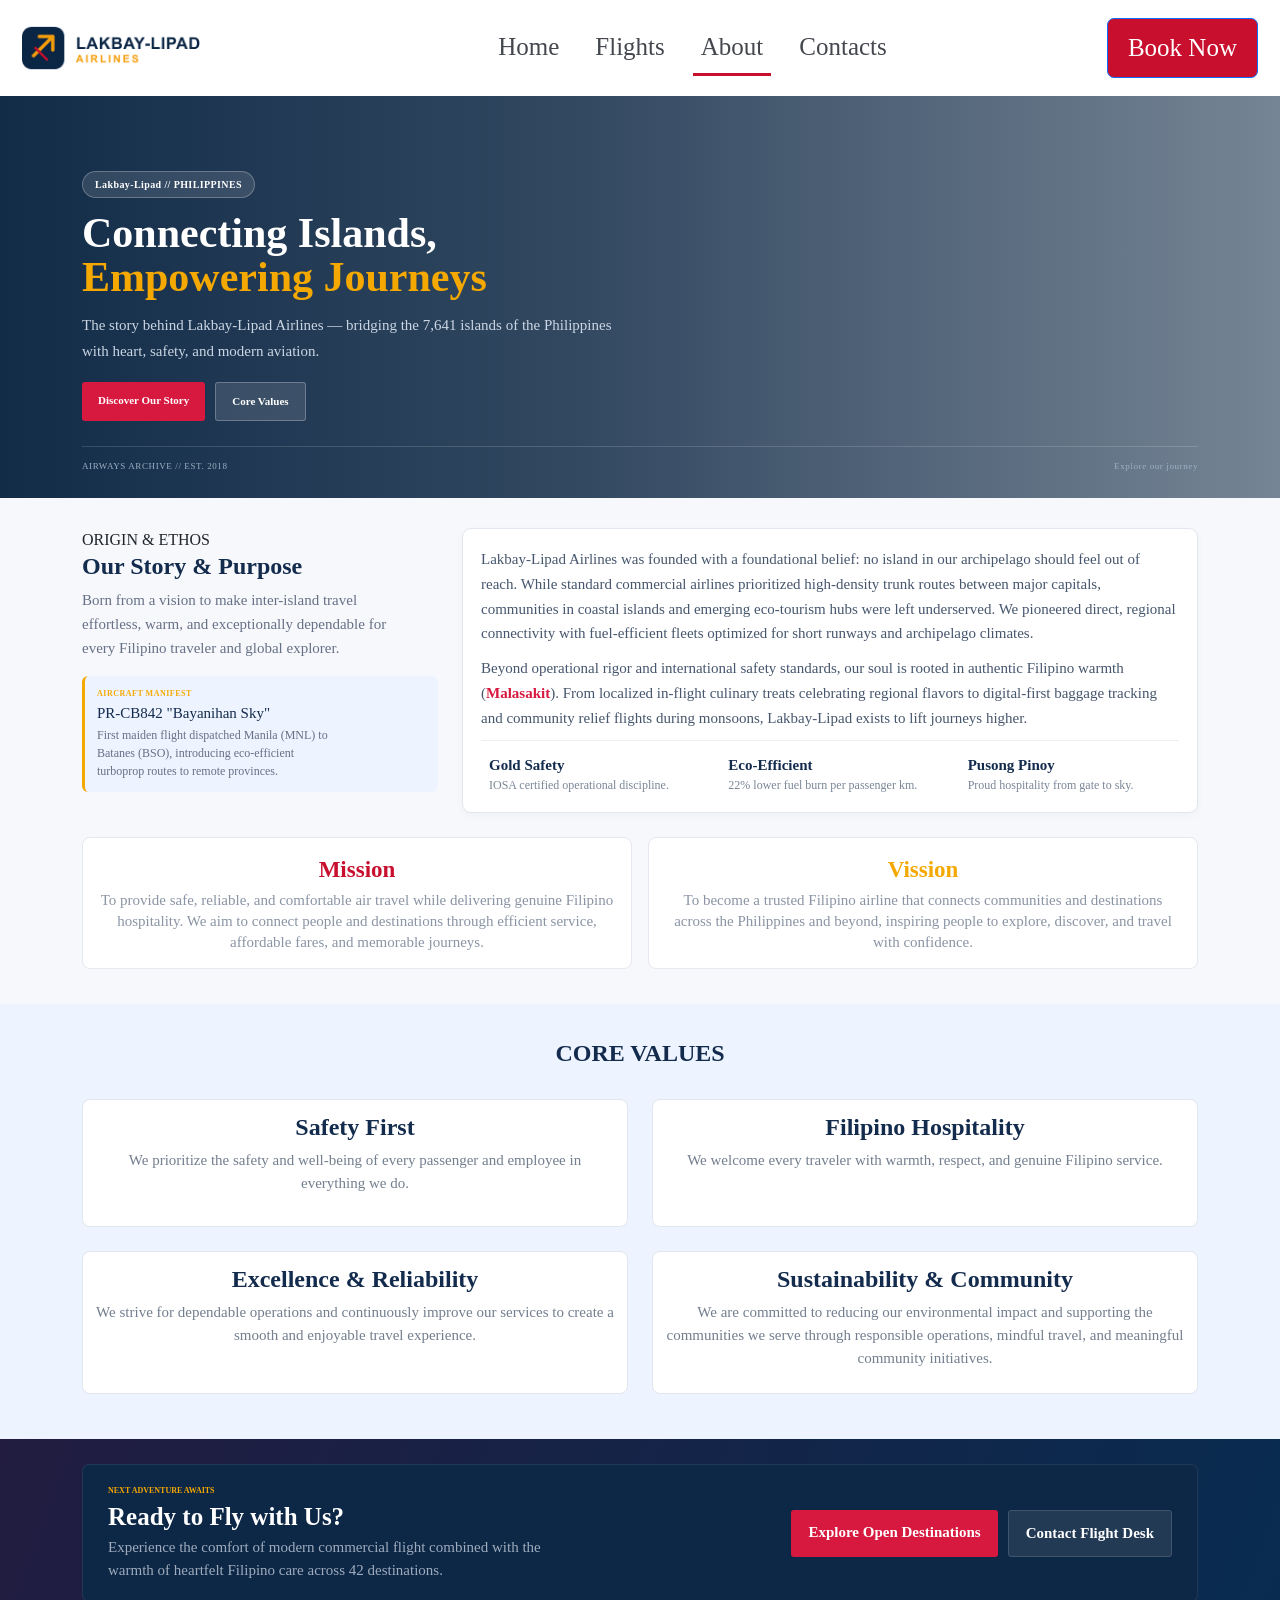
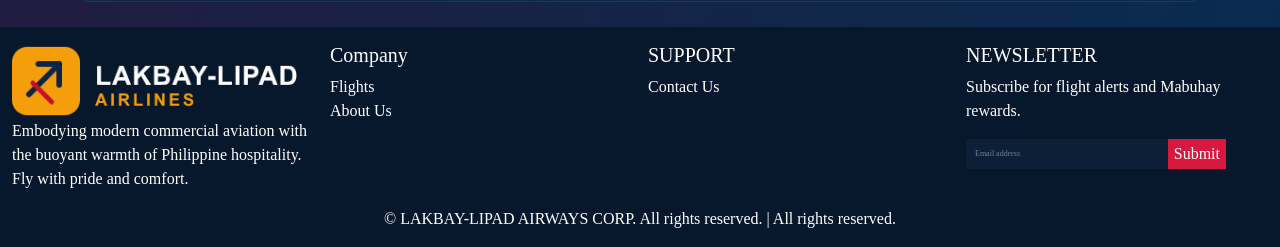
==== commit 58d0e68b: "update" ====
--- a/About.html
+++ b/About.html
@@ -256,7 +256,7 @@
 
             <div class="row g-3 stats-row pt-4">
 
-                <div class="col-6">
+                <div class="col-md-6">
 
                     <div class="stat-card text-center">
 
@@ -272,7 +272,7 @@
                 </div>
 
 
-                <div class="col-6">
+                <div class="col-md-6">
 
                     <div class="stat-card text-center">
 
@@ -307,7 +307,7 @@
 
             <div class="row mb-4">
 
-                <div class="col-6">
+                <div class="text-center">
 
                     <h2>
                         CORE VALUES
--- a/index.css
+++ b/index.css
@@ -1037,7 +1037,6 @@
 
     border: 1px solid #e5e8ee;
     border-radius: 8px;
-
     padding: 15px;
 
     min-height: 105px;
@@ -1388,7 +1387,20 @@
     background: white;
     color: #132b4d;
 }
-
+@media (max-width: 767px) {
+
+    .cta-buttons {
+        flex-direction: column;
+        width: 100px;
+        gap: 10px;
+    }
+
+    .cta-primary,
+    .cta-secondary {
+        width: 100%;
+        box-sizing: border-box;
+    }
+}
 /* =====================================================
    FLIGHT DETAILS
 ===================================================== */
@@ -2179,6 +2191,8 @@
     display: flex;
     justify-content: center;
     align-items: stretch;
+    
+    flex-wrap: wrap;
     gap: 5px;
     padding: 40px 5px;
 }
